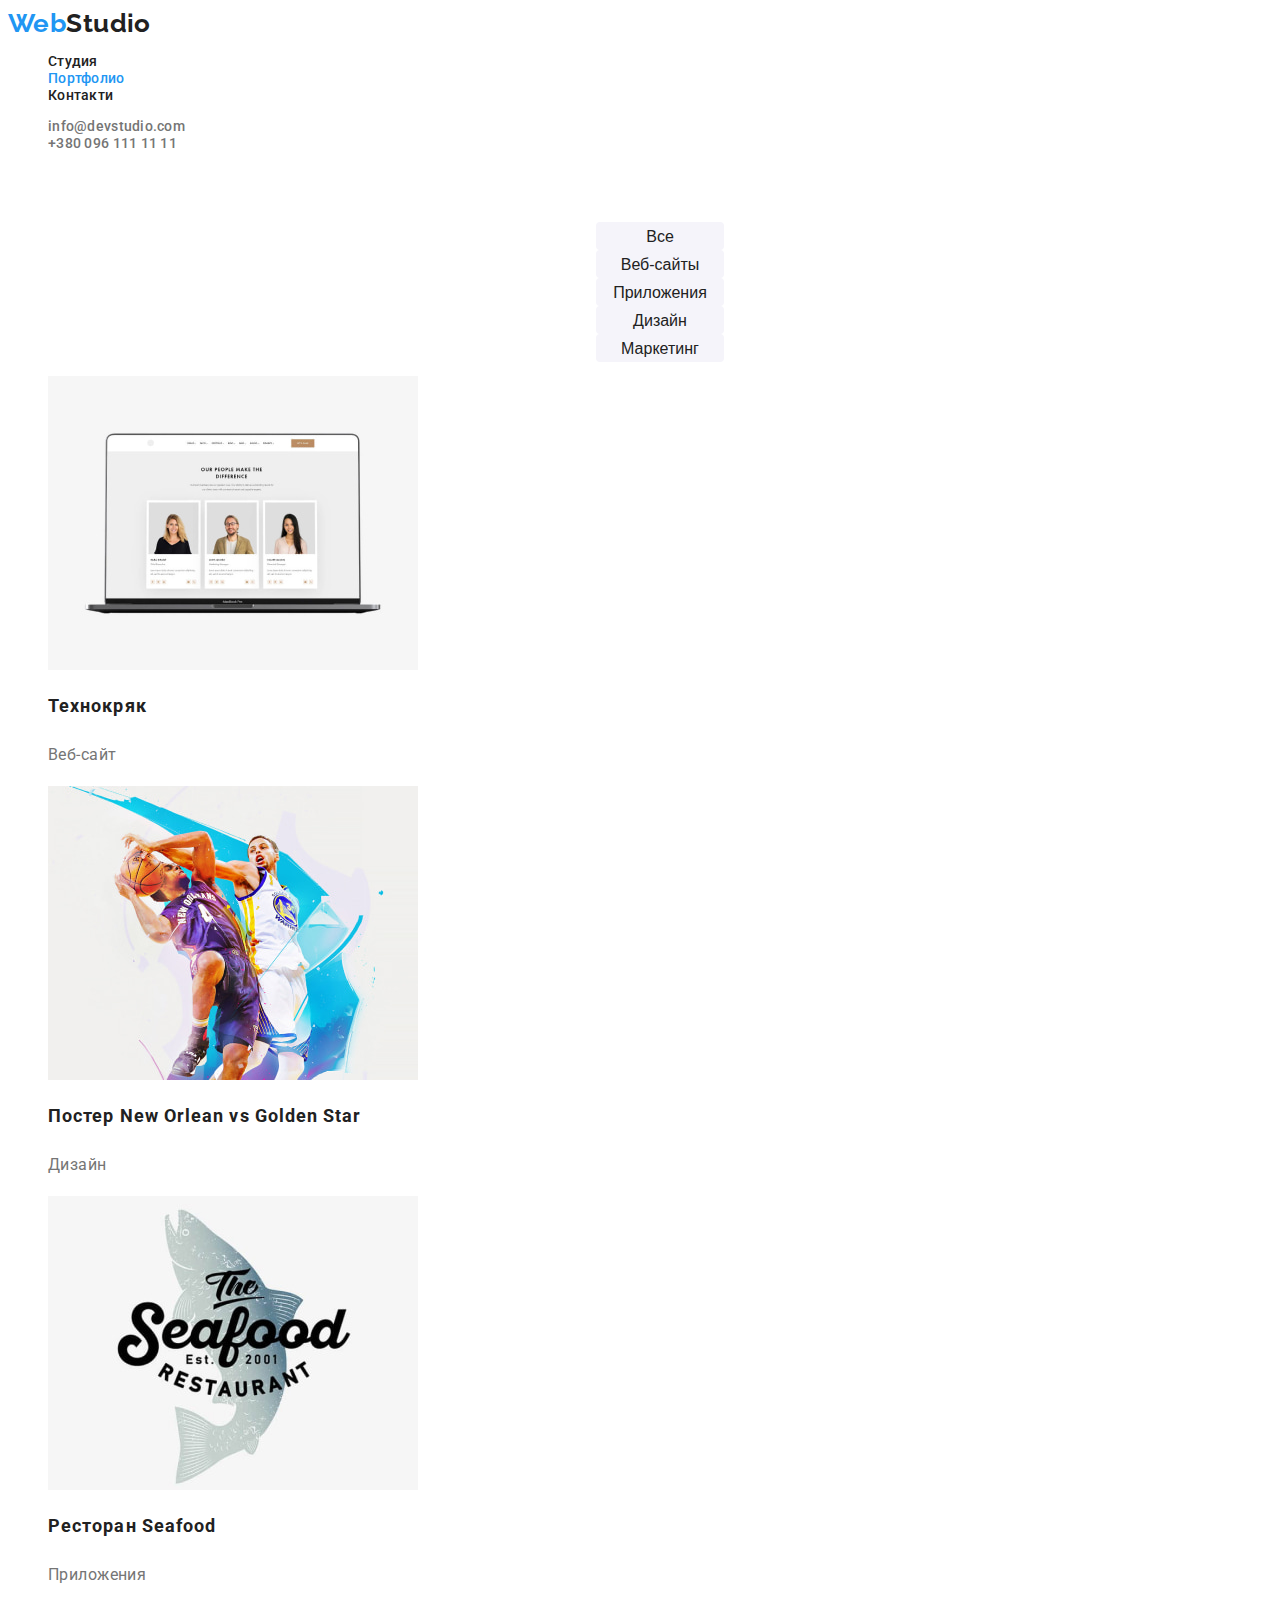
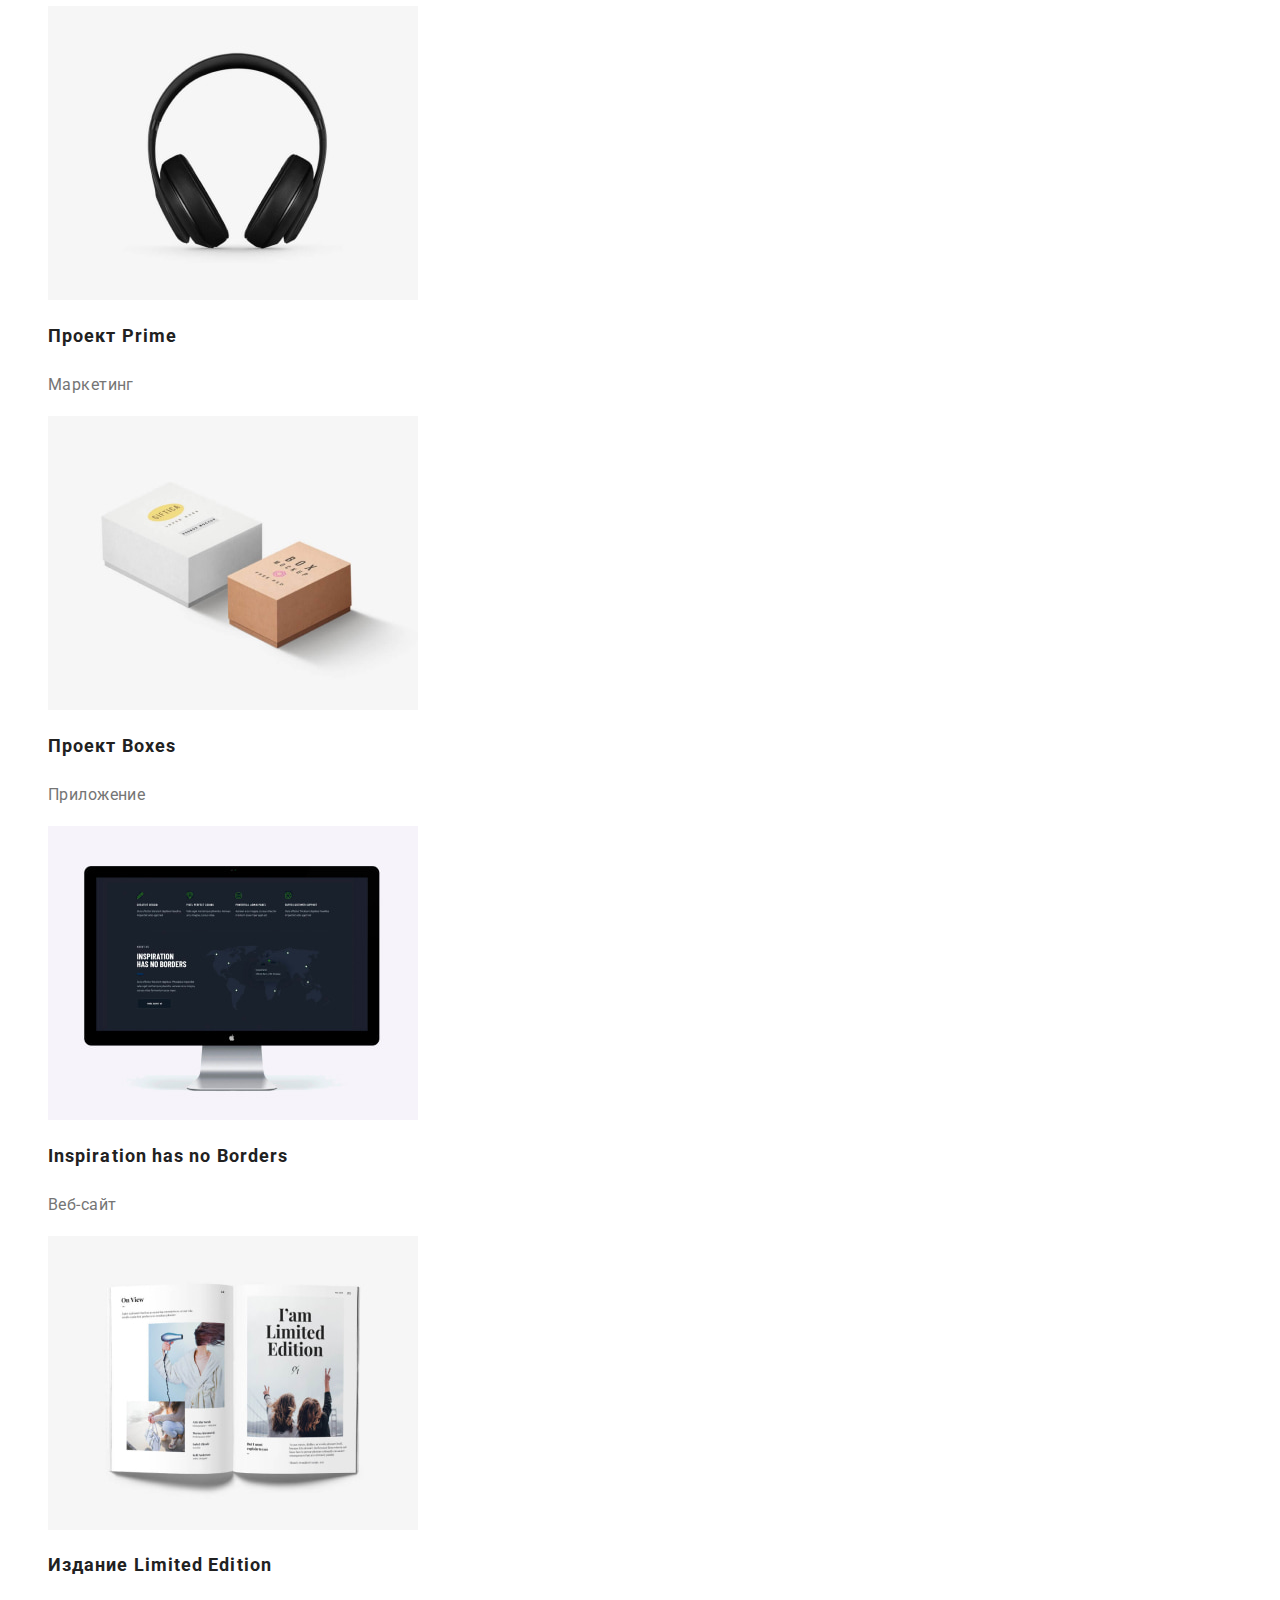
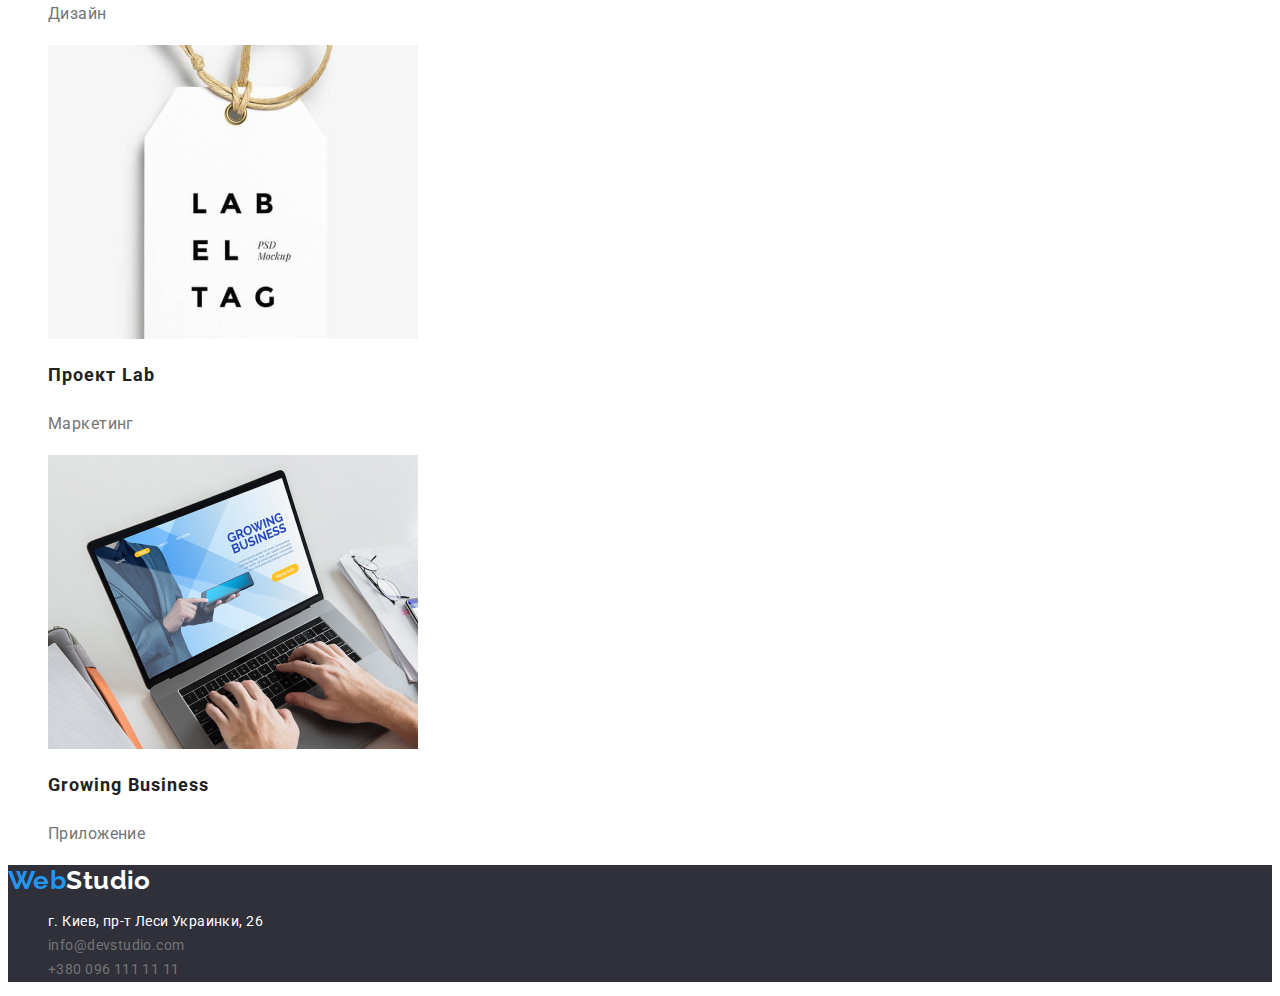
==== portfolio.html @ ce61c371 "add file" ====
<!DOCTYPE html>
<html lang="ru">
<head>
    <meta charset="UTF-8">
    <meta http-equiv="X-UA-Compatible" content="IE=edge">
    <meta name="viewport" content="width=device-width, initial-scale=1.0">
    <title>Portfolio</title>
    <link rel="preconnect" href="https://fonts.googleapis.com">
    <link rel="preconnect" href="https://fonts.gstatic.com" crossorigin>
    <link href="https://fonts.googleapis.com/css2?family=Raleway:wght@700&family=Roboto:wght@400;500;700;900&display=swap" rel="stylesheet">
    <link rel="stylesheet" href="./css/styles.css">
</head>
<body>
    <!-- head-content -->
    <header class="header-section"> 
        <nav>
            <a class="logo-link link" href="">Web<span class="logo-part">Studio</span></a>
            <ul class="list">
                <li><a class="head-link link" href="index.html">Студия</a></li>
                <li><a class="head-link-on link" href="">Портфолио</a></li>
                <li><a class="head-link link" href="">Контакти</a></li>
            </ul>
        </nav>
        <ul class="head-contacts list">
            <li><a class="link" href="mailto:info@devstudio.com">info@devstudio.com</a></li>
            <li><a class="link" href="tel:+3800961111111">+380 096 111 11 11</a></li>
        </ul>
    </header>
    <!-- main-contents -->
    <main>
        <section class="main-section">
            <h1 class="hidden">Портфолио</h1>
            <ul class="list">
                <li><button class="filter-button" type="button" value="Все">Все</button></li>
                <li><button class="filter-button" type="button" value="Веб-сайты">Веб-сайты</button></li>
                <li><button class="filter-button" type="button" value="Приложения">Приложения</button></li>
                <li><button class="filter-button" type="button" value="Дизайн">Дизайн</button></li>
                <li><button class="filter-button" type="button" value="Маркетинг">Маркетинг</button></li>
            </ul>
            <ul class="list">
                <li>
                    <a class="link">
                        <img src="./images/2.portfolio_1.jpg" alt="фото_ноутбука" width="370" height="294">
                        <h2 class="project-names link">Технокряк</h2>
                        <p class="project-types link">Веб-сайт</p>
                    </a>
                </li>
                <li>
                    <a class="link">
                        <img src="./images/2.portfolio_2.jpg" alt="постер_з_баскетболистами" width="370" height="294">
                        <h2 class="project-names link">Постер New Orlean vs Golden Star</h2>
                        <p class="project-types link">Дизайн</p>
                    </a>
                </li>
                <li>
                    <a class="link">
                        <img src="./images/2.portfolio_3.jpg" alt="постер_ресторана" width="370" height="294">
                        <h2 class="project-names link">Ресторан Seafood</h2>
                        <p class="project-types link">Приложения</p>
                    </a>
                </li>
                <li>
                    <a class="link">
                        <img src="./images/2.portfolio_4.jpg" alt="наушники" width="370" height="294">
                        <h2 class="project-names link">Проект Prime</h2>
                        <p class="project-types link">Маркетинг</p>
                     </a>
                </li>
                <li>
                    <a class="link">
                        <img src="./images/2.portfolio_5.jpg" alt="фото_коробок" width="370" height="294">
                        <h2 class="project-names link">Проект Boxes</h2>
                        <p class="project-types link">Приложение</p>
                    </a>
                </li>
                <li>
                    <a class="link">
                        <img src="./images/2.portfolio_6.jpg" alt="фото_екрана" width="370" height="294">
                        <h2 class="project-names link">Inspiration has no Borders</h2>
                        <p class="project-types link">Веб-сайт</p>
                    </a>
                </li>
                <li>
                    <a class="link">
                        <img src="./images/2.portfolio_7.jpg" alt="фото_журнала" width="370" height="294">
                        <h2 class="project-names link">Издание Limited Edition</h2>
                        <p class="project-types link">Дизайн</p>
                    </a>
                </li>
                <li>
                    <a class="link">
                        <img src="./images/2.portfolio_8.jpg" alt="фото_етикетки" width="370" height="294">
                        <h2 class="project-names link">Проект Lab</h2>
                        <p class="project-types link">Маркетинг</p>
                    </a>
                </li>
                <li>
                    <a class="link">
                        <img src="./images/2.portfolio_9.jpg" alt="фото_приложения" width="370" height="294">
                        <h2 class="project-names link">Growing Business</h2>
                        <p class="project-types link">Приложение</p>
                    </a>
                </li>
            </ul>
        </section>
    </main>
    <!-- foot-content -->
    <footer class="footer-section"> 
         <a class="footer-logo link" href="">Web<span class="footer-logo-secondary">Studio</span></a>
        <address>
            <ul class="list">
                <li><a class="adress-link link" href="https://goo.gl/maps/nJLSfyrJhWPgLPs37" target="blank" rel="noopener noreferrer">г. Киев, пр-т Леси
                        Украинки, 26</a></li>
                <li><a class="footer-links link" href="mailto:info@devstudio.com">info@devstudio.com</a></li>
                <li><a class="footer-links link" href="tel:+3800961111111">+380 096 111 11 11</a></li>
            </ul>
        </address>
    </footer>
</body>
</html>
---- css/styles.css ----
:root {
  /* Text-family-list */
  --main-font--: 'Roboto', sand-serif;
  --secondary-font--: 'Raleway' sand-serif;
  /* Colors-list */
  --dominate-txt-color--: #757575;
  --mark-color--: #2196f3;
  --dark-txt--: #212121;
  --light-txt--: #ffffff;
  --dark-fone--: #2f303a;
  --light-fone--: #e5e5e5;
  --gray-fone--: #f5f4fa;
}
/* Global-styles */
body {
  font-family: var(--main-font--);
  color: var(--dominate-txt-color--);
  font-size: 14px;
  letter-spacing: 0.03em;
  background-color: var(--light-txt--);
}
/* Output-styles*/
.link {
  text-decoration: none;
  cursor: pointer;
}
.link:hover,
.link:focus {
  color: var(--mark-color--);
}
.list {
  list-style-type: none;
}
.hidden {
  visibility: hidden;
}
/*header-styles*/
/*logo-styles*/
.logo-link {
  font-family: Raleway;
  font-weight: 700;
  font-size: 26px;
  line-height: 1.2;
  color: var(--mark-color--);
}
.logo-part {
  color: var(--dark-txt--);
}

/*head-link-list*/
.head-link {
  font-weight: 500;
  line-height: 1.14;
  letter-spacing: 0.02em;
  color: var(--dark-txt--);
}
.head-link-on {
  font-weight: 500;
  line-height: 1.14;
  letter-spacing: 0.02em;
  color: var(--mark-color--);
}

/*head-contact-list*/
.head-contacts a {
  font-weight: 500;
  line-height: 1.14;
  letter-spacing: 0.02em;
  color: var(--dominate-txt-color--);
}
/*site-title-section-styles*/
.title-section {
  background-color: var(--dark-fone--);
}
.site-title {
  font-weight: 900;
  font-size: 44px;
  line-height: 1.36;
  text-align: center;
  letter-spacing: 0.06em;
  text-transform: uppercase;
  color: var(--light-txt--);
}
.order-buttons {
  width: 200px;
  height: 50px;
  background: var(--mark-color--);
  box-shadow: 0px 4px 4px rgba(0, 0, 0, 0.15);
  border-radius: 4px;
  position: relative;
  left: 50%;
  transform: translate(-50%, 0);
  font-weight: bold;
  font-size: 16px;
  line-height: 1.87;
  align-items: center;
  text-align: center;
  letter-spacing: 0.06em;
  color: var(--light-txt--);
  border: none;
  outline: none;
  background: var(--mark-color--);
  cursor: pointer;
}
.order-buttons:active {
  background: var(--gray-fone--);
  color: var(--dark-txt--);
  border: 1px solid var(--dark-txt--);
}

/* qualities-section */
.qualities {
  color: var(--dark-txt--);
  font-weight: 700;
  line-height: 1.14;
  text-transform: uppercase;
}
.qualities-discription {
  line-height: 1.71;
}
/* duty-section */
.duty-title {
  font-weight: 700;
  font-size: 36px;
  line-height: 1.16;
  text-align: center;
  color: var(--dark-txt--);
}

/*members-section*/
.member-section {
  background-color: var(--gray-fone--);
}
.member-title {
  font-weight: 700;
  font-size: 36px;
  line-height: 1.16;
  text-align: center;
  color: var(--dark-txt--);
}
.member {
  font-weight: 500;
  font-size: 16px;
  line-height: 1.19;
  text-align: center;
  color: var(--dark-txt--);
}
.profession {
  font-size: 16px;
  line-height: 1.19;
  text-align: center;
}
/* footer-section*/
.footer-section {
  background-color: var(--dark-fone--);
}
/*logo-styles*/
.footer-logo {
  font-family: Raleway;
  font-weight: 700;
  font-size: 26px;
  line-height: 1.2;
  color: var(--mark-color--);
}
.footer-logo-secondary {
  color: var(--light-txt--);
}
.adress-link {
  font-style: normal;
  line-height: 1.71;
  color: var(--light-txt--);
}
.footer-links {
  font-style: normal;
  line-height: 1.71;
  color: var(--dominate-txt-color--);
}
.footer-links:hover,
.footer-links:focus {
  color: var(--mark-color--);
}
/*portfolio-main-section*/
.main-section {
}
.filter-button {
  width: 128px;
  height: 28px;
  background: var(--gray-fone--);
  border-radius: 4px;
  position: relative;
  left: 50%;
  transform: translate(-50%, 0);
  font-weight: 500;
  font-size: 16px;
  line-height: 1.62;
  align-items: center;
  text-align: center;
  background: var(--gray-fone--);
  color: var(--dark-txt--);
  border: none;
  outline: none;
  cursor: pointer;
}
.filter-button:focus,
.filter-button:hover,
.filter-button:active {
  background: var(--mark-color--);
  color: var(--light-txt--);
  border: none;
}
.project-names {
  font-weight: 700;
  font-size: 18px;
  line-height: 2;
  letter-spacing: 0.06em;
  color: var(--dark-txt--);
}
.project-types {
  font-size: 16px;
  line-height: 1.87;
  color: var(--dominate-txt-color--);
}
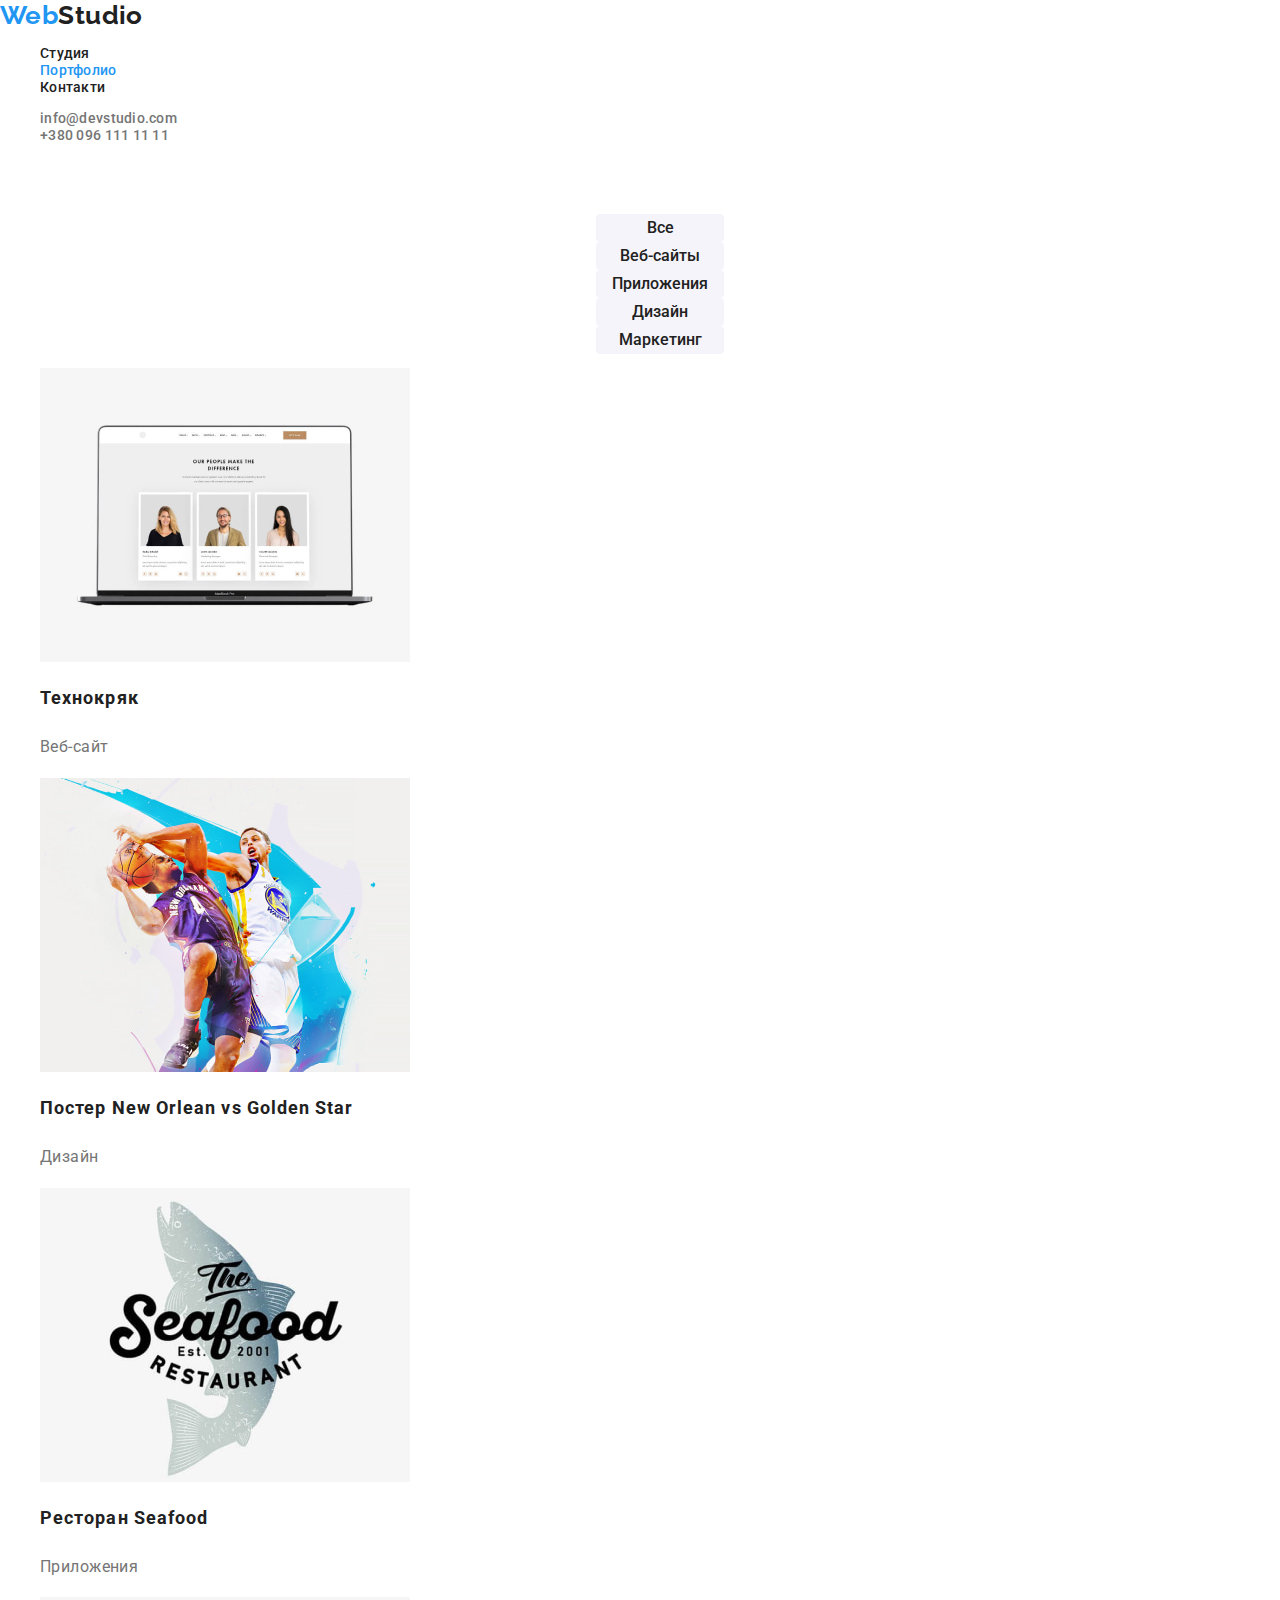
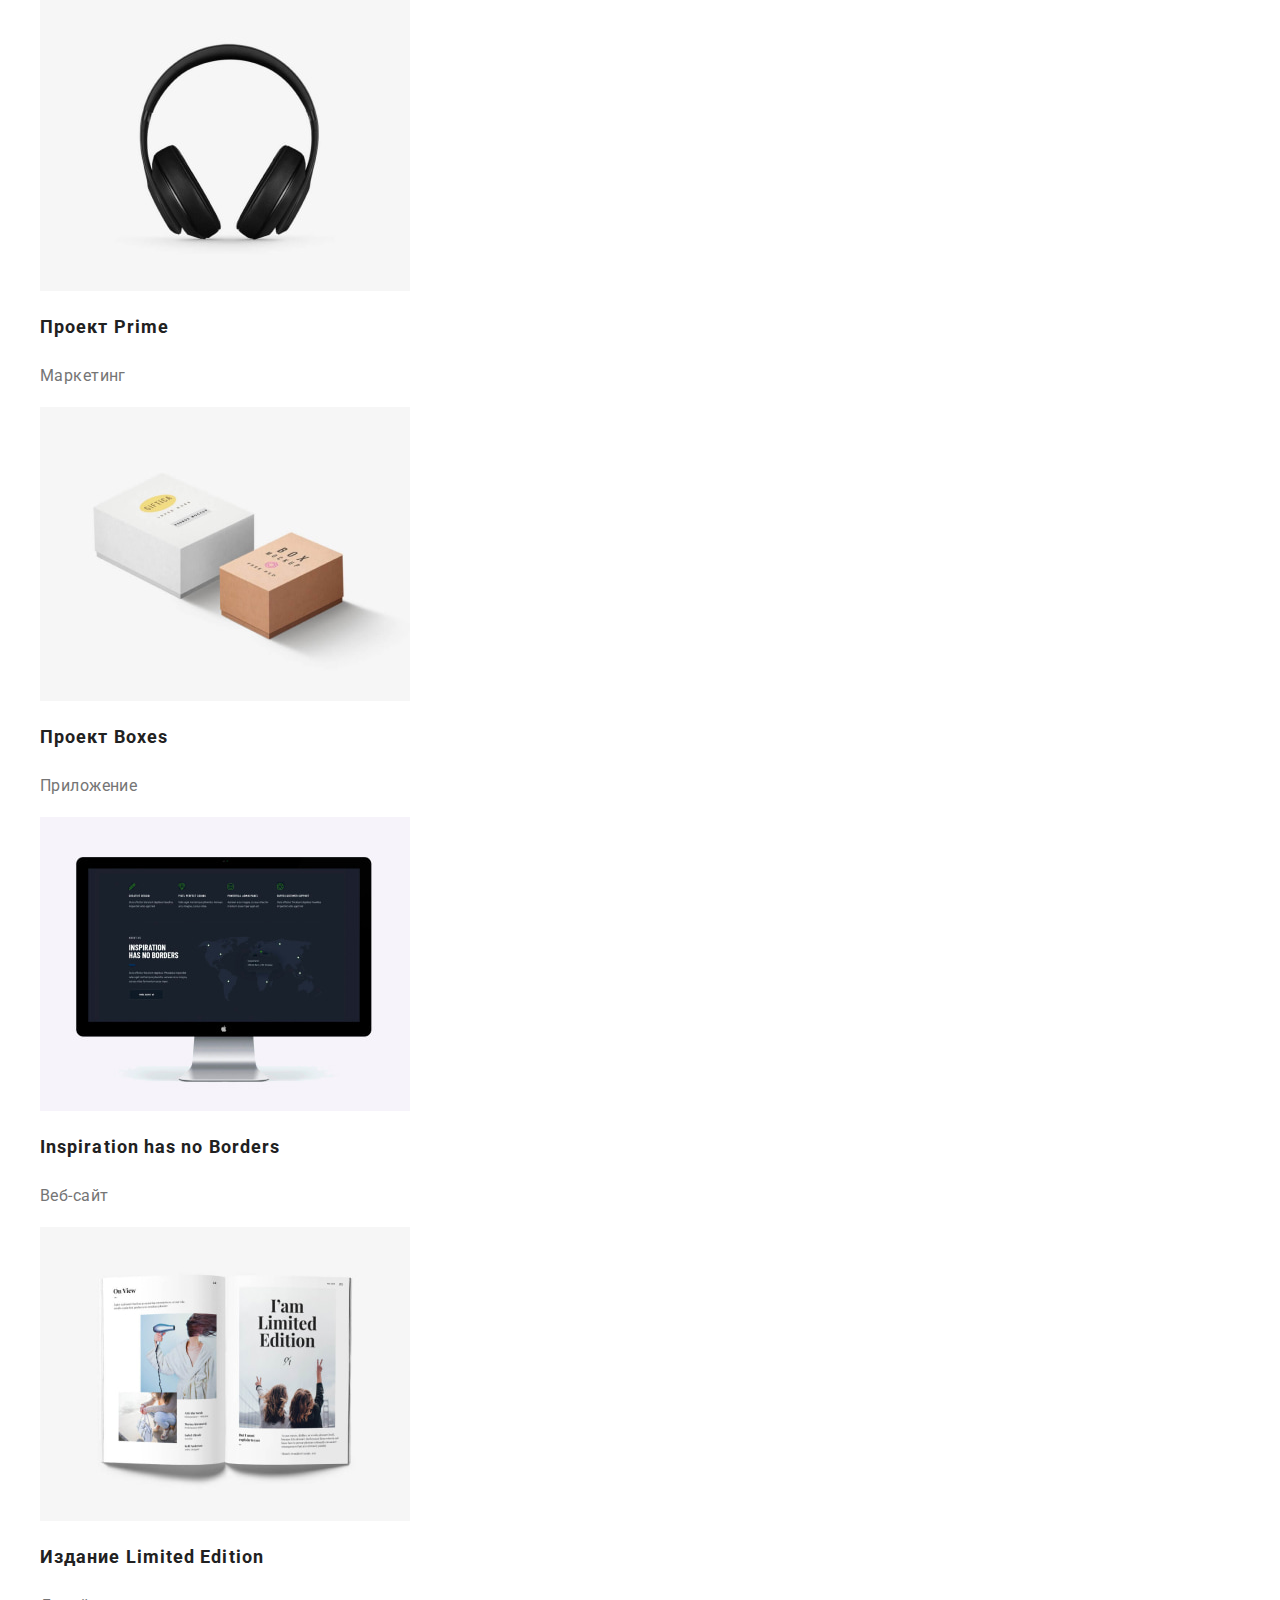
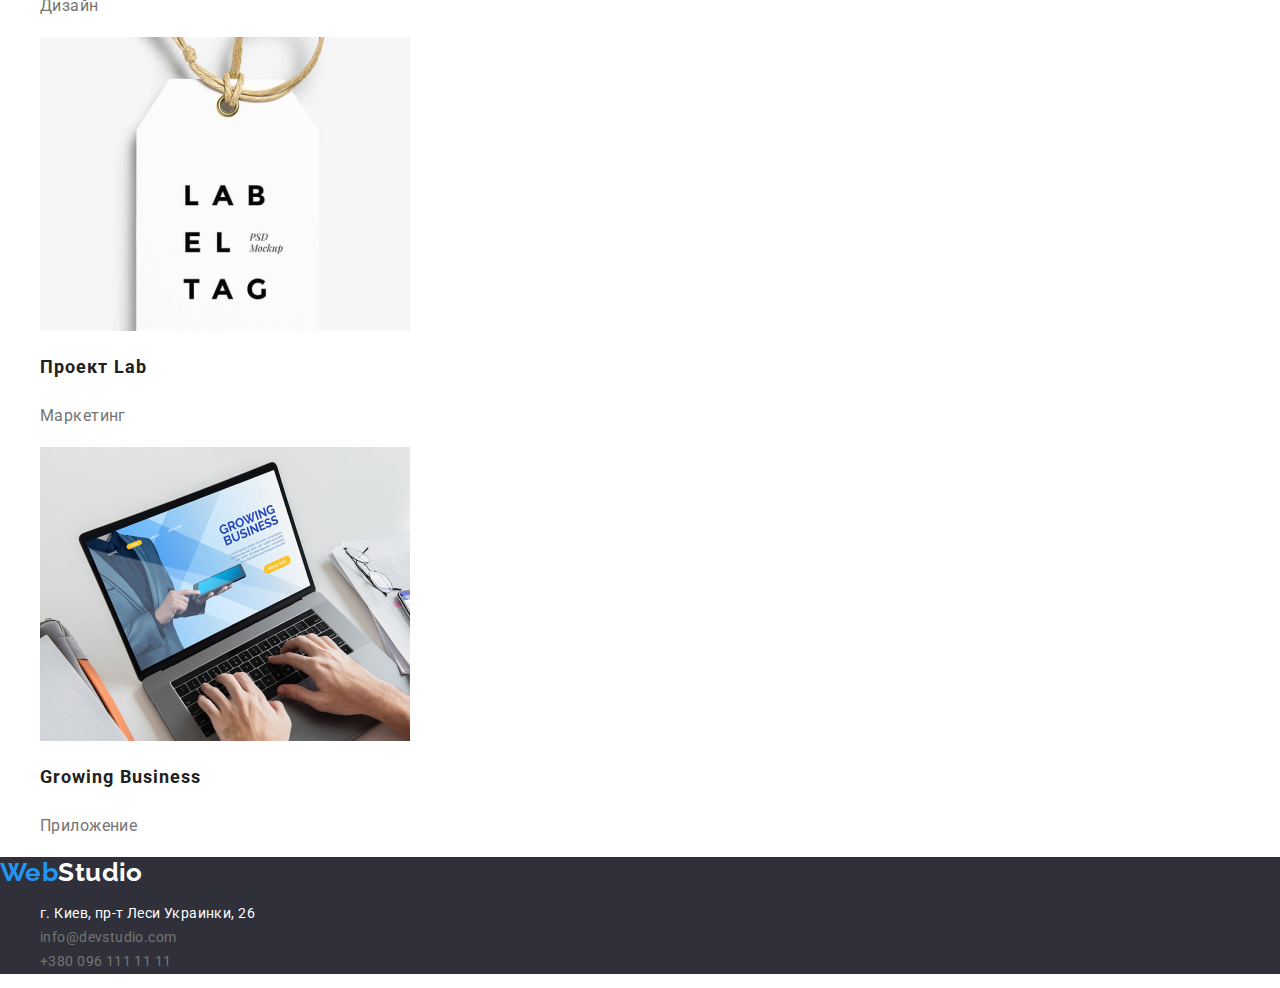
==== commit 8349fa72: "add normalize" ====
--- a/portfolio.html
+++ b/portfolio.html
@@ -5,9 +5,13 @@
     <meta http-equiv="X-UA-Compatible" content="IE=edge">
     <meta name="viewport" content="width=device-width, initial-scale=1.0">
     <title>Portfolio</title>
+    <!-- google-fonds -->
     <link rel="preconnect" href="https://fonts.googleapis.com">
     <link rel="preconnect" href="https://fonts.gstatic.com" crossorigin>
     <link href="https://fonts.googleapis.com/css2?family=Raleway:wght@700&family=Roboto:wght@400;500;700;900&display=swap" rel="stylesheet">
+    <!-- modern-normalize -->
+    <link rel="stylesheet" href="https://cdnjs.cloudflare.com/ajax/libs/modern-normalize/1.1.0/modern-normalize.min.css">
+    <!-- castom-styles -->
     <link rel="stylesheet" href="./css/styles.css">
 </head>
 <body>
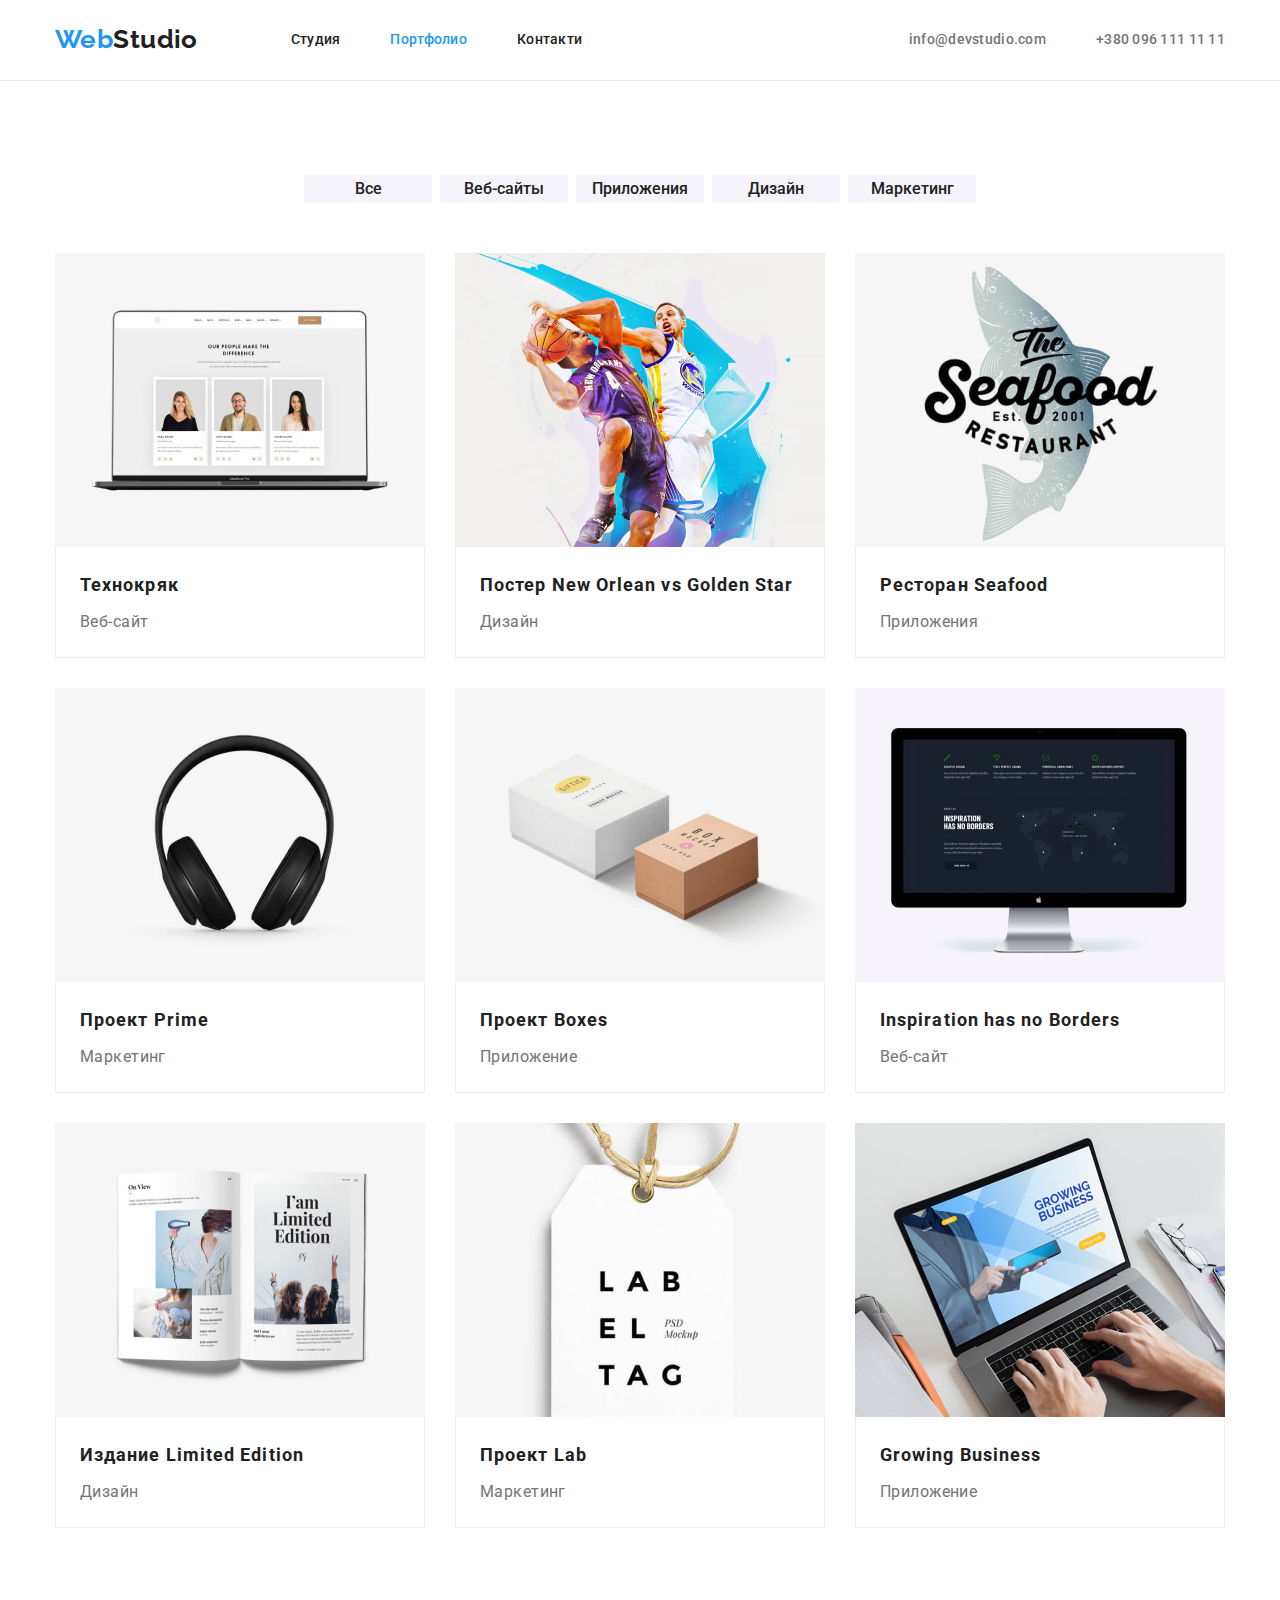
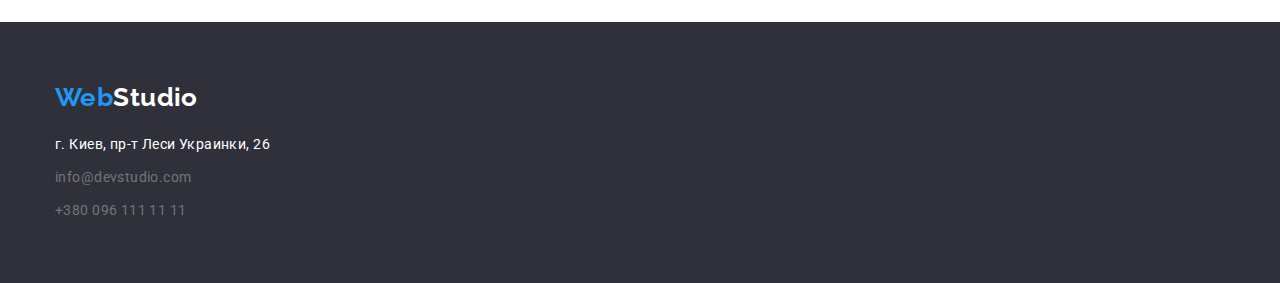
==== commit 68fe90f5: "ДЗ №3 Спроба здачі №1" ====
--- a/portfolio.html
+++ b/portfolio.html
@@ -17,108 +17,132 @@
 <body>
     <!-- head-content -->
     <header class="header-section"> 
-        <nav>
-            <a class="logo-link link" href="">Web<span class="logo-part">Studio</span></a>
-            <ul class="list">
-                <li><a class="head-link link" href="index.html">Студия</a></li>
-                <li><a class="head-link-on link" href="">Портфолио</a></li>
-                <li><a class="head-link link" href="">Контакти</a></li>
+        <div class="container header-conrtainer">
+            <nav class="nav-elements">
+                <a class="logo-link link" href="">Web<span class="logo-part">Studio</span></a>
+                <ul class="list nav-list">
+                    <li class="head-link-item"><a class="head-link link" href="index.html">Студия</a></li>
+                    <li class="head-link-item"><a class="head-link-on link" href="">Портфолио</a></li>
+                    <li class="head-link-item"><a class="head-link link" href="">Контакти</a></li>
+                </ul>
+            </nav>
+            <ul class="head-contacts list">
+                <li><a class="link" href="mailto:info@devstudio.com">info@devstudio.com</a></li>
+                <li><a class="link" href="tel:+3800961111111">+380 096 111 11 11</a></li>
             </ul>
-        </nav>
-        <ul class="head-contacts list">
-            <li><a class="link" href="mailto:info@devstudio.com">info@devstudio.com</a></li>
-            <li><a class="link" href="tel:+3800961111111">+380 096 111 11 11</a></li>
-        </ul>
+        </div>
     </header>
     <!-- main-contents -->
     <main>
-        <section class="main-section">
-            <h1 class="hidden">Портфолио</h1>
-            <ul class="list">
-                <li><button class="filter-button" type="button" value="Все">Все</button></li>
-                <li><button class="filter-button" type="button" value="Веб-сайты">Веб-сайты</button></li>
-                <li><button class="filter-button" type="button" value="Приложения">Приложения</button></li>
-                <li><button class="filter-button" type="button" value="Дизайн">Дизайн</button></li>
-                <li><button class="filter-button" type="button" value="Маркетинг">Маркетинг</button></li>
-            </ul>
-            <ul class="list">
-                <li>
-                    <a class="link">
-                        <img src="./images/2.portfolio_1.jpg" alt="фото_ноутбука" width="370" height="294">
-                        <h2 class="project-names link">Технокряк</h2>
-                        <p class="project-types link">Веб-сайт</p>
-                    </a>
-                </li>
-                <li>
-                    <a class="link">
-                        <img src="./images/2.portfolio_2.jpg" alt="постер_з_баскетболистами" width="370" height="294">
-                        <h2 class="project-names link">Постер New Orlean vs Golden Star</h2>
-                        <p class="project-types link">Дизайн</p>
-                    </a>
-                </li>
-                <li>
-                    <a class="link">
-                        <img src="./images/2.portfolio_3.jpg" alt="постер_ресторана" width="370" height="294">
-                        <h2 class="project-names link">Ресторан Seafood</h2>
-                        <p class="project-types link">Приложения</p>
-                    </a>
-                </li>
-                <li>
-                    <a class="link">
-                        <img src="./images/2.portfolio_4.jpg" alt="наушники" width="370" height="294">
-                        <h2 class="project-names link">Проект Prime</h2>
-                        <p class="project-types link">Маркетинг</p>
-                     </a>
-                </li>
-                <li>
-                    <a class="link">
-                        <img src="./images/2.portfolio_5.jpg" alt="фото_коробок" width="370" height="294">
-                        <h2 class="project-names link">Проект Boxes</h2>
-                        <p class="project-types link">Приложение</p>
-                    </a>
-                </li>
-                <li>
-                    <a class="link">
-                        <img src="./images/2.portfolio_6.jpg" alt="фото_екрана" width="370" height="294">
-                        <h2 class="project-names link">Inspiration has no Borders</h2>
-                        <p class="project-types link">Веб-сайт</p>
-                    </a>
-                </li>
-                <li>
-                    <a class="link">
-                        <img src="./images/2.portfolio_7.jpg" alt="фото_журнала" width="370" height="294">
-                        <h2 class="project-names link">Издание Limited Edition</h2>
-                        <p class="project-types link">Дизайн</p>
-                    </a>
-                </li>
-                <li>
-                    <a class="link">
-                        <img src="./images/2.portfolio_8.jpg" alt="фото_етикетки" width="370" height="294">
-                        <h2 class="project-names link">Проект Lab</h2>
-                        <p class="project-types link">Маркетинг</p>
-                    </a>
-                </li>
-                <li>
-                    <a class="link">
-                        <img src="./images/2.portfolio_9.jpg" alt="фото_приложения" width="370" height="294">
-                        <h2 class="project-names link">Growing Business</h2>
-                        <p class="project-types link">Приложение</p>
-                    </a>
-                </li>
-            </ul>
+        <section class="main-section section">
+            <div class="container">
+                <h1 class="hidden">Портфолио</h1>
+                <ul class="list button-list">
+                    <li class="button-item"><button class="filter-button" type="button" value="Все">Все</button></li>
+                    <li class="button-item"><button class="filter-button" type="button" value="Веб-сайты">Веб-сайты</button></li>
+                    <li class="button-item"><button class="filter-button" type="button" value="Приложения">Приложения</button></li>
+                    <li class="button-item"><button class="filter-button" type="button" value="Дизайн">Дизайн</button></li>
+                    <li class="button-item"><button class="filter-button" type="button" value="Маркетинг">Маркетинг</button></li>
+                </ul>
+                <ul class="list project-list">
+                    <li class="project-item">
+                        <a class="link">
+                            <img class="project-img" src="./images/2.portfolio_1.jpg" alt="фото_ноутбука" width="370" height="294">
+                            <div class="project-discription">
+                                <h2 class="project-names link">Технокряк</h2>
+                                <p class="project-types link">Веб-сайт</p>
+                            </div>
+                        </a>
+                    </li>
+                    <li class="project-item">
+                        <a class="link">
+                            <img class="project-img" src="./images/2.portfolio_2.jpg" alt="постер_з_баскетболистами" width="370" height="294">
+                            <div class="project-discription">
+                                <h2 class="project-names link">Постер New Orlean vs Golden Star</h2>
+                                <p class="project-types link">Дизайн</p>
+                            </div>
+                        </a>
+                    </li>
+                    <li class="project-item">
+                        <a class="link">
+                            <img class="project-img" src="./images/2.portfolio_3.jpg" alt="постер_ресторана" width="370" height="294">
+                            <div class="project-discription">
+                                <h2 class="project-names link">Ресторан Seafood</h2>
+                                <p class="project-types link">Приложения</p>
+                            </div>
+                        </a>
+                    </li>
+                    <li class="project-item">
+                        <a class="link">
+                            <img class="project-img" src="./images/2.portfolio_4.jpg" alt="наушники" width="370" height="294">
+                            <div class="project-discription">
+                                <h2 class="project-names link">Проект Prime</h2>
+                                <p class="project-types link">Маркетинг</p>
+                            </div>
+                        </a>
+                    </li>
+                    <li class="project-item">
+                        <a class="link">
+                        <img class="project-img" src="./images/2.portfolio_5.jpg" alt="фото_коробок" width="370" height="294">
+                        <div class="project-discription">
+                            <h2 class="project-names link">Проект Boxes</h2>
+                            <p class="project-types link">Приложение</p>
+                        </div>
+                        </a>
+                    </li>
+                    <li class="project-item">
+                        <a class="link">
+                        <img class="project-img" src="./images/2.portfolio_6.jpg" alt="фото_екрана" width="370" height="294">
+                        <div class="project-discription">
+                            <h2 class="project-names link">Inspiration has no Borders</h2>
+                            <p class="project-types link">Веб-сайт</p>
+                        </div>
+                        </a>
+                    </li>
+                    <li class="project-item">
+                        <a class="link">
+                        <img class="project-img" src="./images/2.portfolio_7.jpg" alt="фото_журнала" width="370" height="294">
+                        <div class="project-discription">
+                            <h2 class="project-names link">Издание Limited Edition</h2>
+                            <p class="project-types link">Дизайн</p>
+                        </div>
+                        </a>
+                    </li>
+                    <li class="project-item">
+                        <a class="link">
+                        <img class="project-img" src="./images/2.portfolio_8.jpg" alt="фото_етикетки" width="370" height="294">
+                        <div class="project-discription">
+                            <h2 class="project-names link">Проект Lab</h2>
+                            <p class="project-types link">Маркетинг</p>
+                        </div>
+                        </a>
+                    </li>
+                    <li class="project-item">
+                        <a class="link">
+                        <img class="project-img" src="./images/2.portfolio_9.jpg" alt="фото_приложения" width="370" height="294">
+                        <div class="project-discription">
+                            <h2 class="project-names link">Growing Business</h2>
+                            <p class="project-types link">Приложение</p>
+                        </div>
+                        </a>
+                    </li>
+                </ul>
+            </div>
         </section>
     </main>
     <!-- foot-content -->
     <footer class="footer-section"> 
-         <a class="footer-logo link" href="">Web<span class="footer-logo-secondary">Studio</span></a>
-        <address>
-            <ul class="list">
-                <li><a class="adress-link link" href="https://goo.gl/maps/nJLSfyrJhWPgLPs37" target="blank" rel="noopener noreferrer">г. Киев, пр-т Леси
-                        Украинки, 26</a></li>
-                <li><a class="footer-links link" href="mailto:info@devstudio.com">info@devstudio.com</a></li>
-                <li><a class="footer-links link" href="tel:+3800961111111">+380 096 111 11 11</a></li>
-            </ul>
-        </address>
+        <div class="container">
+            <a class="footer-logo link" href="">Web<span class="footer-logo-secondary">Studio</span></a>
+            <address>
+                <ul class="list adress-list">
+                    <li class="adress-item"><a class="adress-link link" href="https://goo.gl/maps/nJLSfyrJhWPgLPs37" target="blank" rel="noopener noreferrer">г. Киев, пр-т Леси
+                            Украинки, 26</a></li>
+                    <li class="adress-item"><a class="footer-links link" href="mailto:info@devstudio.com">info@devstudio.com</a></li>
+                    <li class="adress-item"><a class="footer-links link" href="tel:+3800961111111">+380 096 111 11 11</a></li>
+                </ul>
+            </address>
+        </div>
     </footer>
 </body>
 </html>--- a/css/styles.css
+++ b/css/styles.css
@@ -19,7 +19,32 @@
   letter-spacing: 0.03em;
   background-color: var(--light-txt--);
 }
+.container {
+  width: 1200px;
+  padding-left: 15px;
+  padding-right: 15px;
+  margin-left: auto;
+  margin-right: auto;
+}
+.section {
+  padding-top: 94px;
+  padding-bottom: 94px;
+}
 /* Output-styles*/
+h1,
+h2,
+h3,
+h4,
+h5,
+h6,
+p,
+ul {
+  margin: 0px;
+  padding: 0px;
+}
+img {
+  display: block;
+}
 .link {
   text-decoration: none;
   cursor: pointer;
@@ -33,8 +58,24 @@
 }
 .hidden {
   visibility: hidden;
-}
+  height: 0px;
+}
+
 /*header-styles*/
+
+.header-conrtainer {
+  display: flex;
+  align-items: center;
+  margin-top: 24px;
+  margin-bottom: 25px;
+}
+.nav-elements {
+  display: flex;
+  align-items: center;
+}
+.nav-list {
+  display: flex;
+}
 /*logo-styles*/
 .logo-link {
   font-family: Raleway;
@@ -42,18 +83,26 @@
   font-size: 26px;
   line-height: 1.2;
   color: var(--mark-color--);
+  margin-right: 93px;
 }
 .logo-part {
   color: var(--dark-txt--);
 }
 
 /*head-link-list*/
+.head-link-item {
+  margin-right: 50px;
+}
+.head-link-item:last-child {
+  margin-right: 0px;
+}
 .head-link {
   font-weight: 500;
   line-height: 1.14;
   letter-spacing: 0.02em;
   color: var(--dark-txt--);
 }
+
 .head-link-on {
   font-weight: 500;
   line-height: 1.14;
@@ -62,15 +111,29 @@
 }
 
 /*head-contact-list*/
+.head-contacts {
+  display: flex;
+  margin-left: auto;
+}
+.head-contacts li {
+  margin-right: 50px;
+}
+.head-contacts li:last-child {
+  margin: 0px;
+}
 .head-contacts a {
   font-weight: 500;
   line-height: 1.14;
   letter-spacing: 0.02em;
   color: var(--dominate-txt-color--);
 }
+/* main */
+
 /*site-title-section-styles*/
 .title-section {
   background-color: var(--dark-fone--);
+  margin-top: 25px;
+  padding: 200px 0px;
 }
 .site-title {
   font-weight: 900;
@@ -82,8 +145,7 @@
   color: var(--light-txt--);
 }
 .order-buttons {
-  width: 200px;
-  height: 50px;
+  min-width: 200px;
   background: var(--mark-color--);
   box-shadow: 0px 4px 4px rgba(0, 0, 0, 0.15);
   border-radius: 4px;
@@ -101,6 +163,9 @@
   outline: none;
   background: var(--mark-color--);
   cursor: pointer;
+  padding-top: 10px;
+  padding-bottom: 10px;
+  margin-top: 30px;
 }
 .order-buttons:active {
   background: var(--gray-fone--);
@@ -109,6 +174,16 @@
 }
 
 /* qualities-section */
+.qualities-list {
+  display: flex;
+}
+.qualities-items {
+  width: 270px;
+  margin-left: 30px;
+}
+.qualities-items:first-child {
+  margin-left: 0px;
+}
 .qualities {
   color: var(--dark-txt--);
   font-weight: 700;
@@ -117,6 +192,7 @@
 }
 .qualities-discription {
   line-height: 1.71;
+  margin-top: 10px;
 }
 /* duty-section */
 .duty-title {
@@ -125,8 +201,18 @@
   line-height: 1.16;
   text-align: center;
   color: var(--dark-txt--);
-}
-
+  margin-top: 94px;
+}
+.duti-list {
+  display: flex;
+  margin-top: 50px;
+}
+.duty-item {
+  margin-left: 30px;
+}
+.duty-item:first-child {
+  margin-left: 0px;
+}
 /*members-section*/
 .member-section {
   background-color: var(--gray-fone--);
@@ -138,21 +224,40 @@
   text-align: center;
   color: var(--dark-txt--);
 }
+.member-list {
+  display: flex;
+  margin-top: 50px;
+}
+.member-item {
+  margin-left: 30px;
+  background-color: var(--light-txt--);
+  box-shadow: 0px 1px 3px rgba(0, 0, 0, 0.12), 0px 1px 1px rgba(0, 0, 0, 0.14),
+    0px 2px 1px rgba(0, 0, 0, 0.2);
+  border-radius: 0px 0px 4px 4px;
+}
+.member-item:first-child {
+  margin-left: 0px;
+}
 .member {
   font-weight: 500;
   font-size: 16px;
   line-height: 1.19;
   text-align: center;
   color: var(--dark-txt--);
+  margin-top: 30px;
 }
 .profession {
   font-size: 16px;
   line-height: 1.19;
   text-align: center;
+  margin-top: 10px;
+  margin-bottom: 30px;
 }
 /* footer-section*/
 .footer-section {
   background-color: var(--dark-fone--);
+  padding-top: 60px;
+  padding-bottom: 60px;
 }
 /*logo-styles*/
 .footer-logo {
@@ -164,6 +269,15 @@
 }
 .footer-logo-secondary {
   color: var(--light-txt--);
+}
+.adress-list {
+  margin-top: 20px;
+}
+.adress-item {
+  margin-top: 9px;
+}
+.adress-item:first-child {
+  margin-top: 0px;
 }
 .adress-link {
   font-style: normal;
@@ -181,6 +295,17 @@
 }
 /*portfolio-main-section*/
 .main-section {
+  border-top: 1px solid #ececec;
+}
+.button-list {
+  display: flex;
+  justify-content: center;
+}
+.button-item {
+  margin-left: 8px;
+}
+.button-item:first-child {
+  margin-left: 0px;
 }
 .filter-button {
   width: 128px;
@@ -208,15 +333,40 @@
   color: var(--light-txt--);
   border: none;
 }
+/* project-list */
+.project-list {
+  display: flex;
+  margin-top: 50px;
+  flex-wrap: wrap;
+}
+.project-item {
+  margin-left: 30px;
+  margin-top: 30px;
+}
+.project-item:nth-child(3n + 1) {
+  margin-left: 0px;
+}
+.project-item:nth-child(-n + 3) {
+  margin-top: 0px;
+}
+.project-discription {
+  border: 1px solid #eeeeee;
+  border-top: none;
+  padding-top: 20px;
+}
 .project-names {
   font-weight: 700;
   font-size: 18px;
   line-height: 2;
   letter-spacing: 0.06em;
   color: var(--dark-txt--);
+  margin-left: 24px;
 }
 .project-types {
   font-size: 16px;
   line-height: 1.87;
   color: var(--dominate-txt-color--);
-}
+  margin-top: 4px;
+  margin-left: 24px;
+  margin-bottom: 20px;
+}
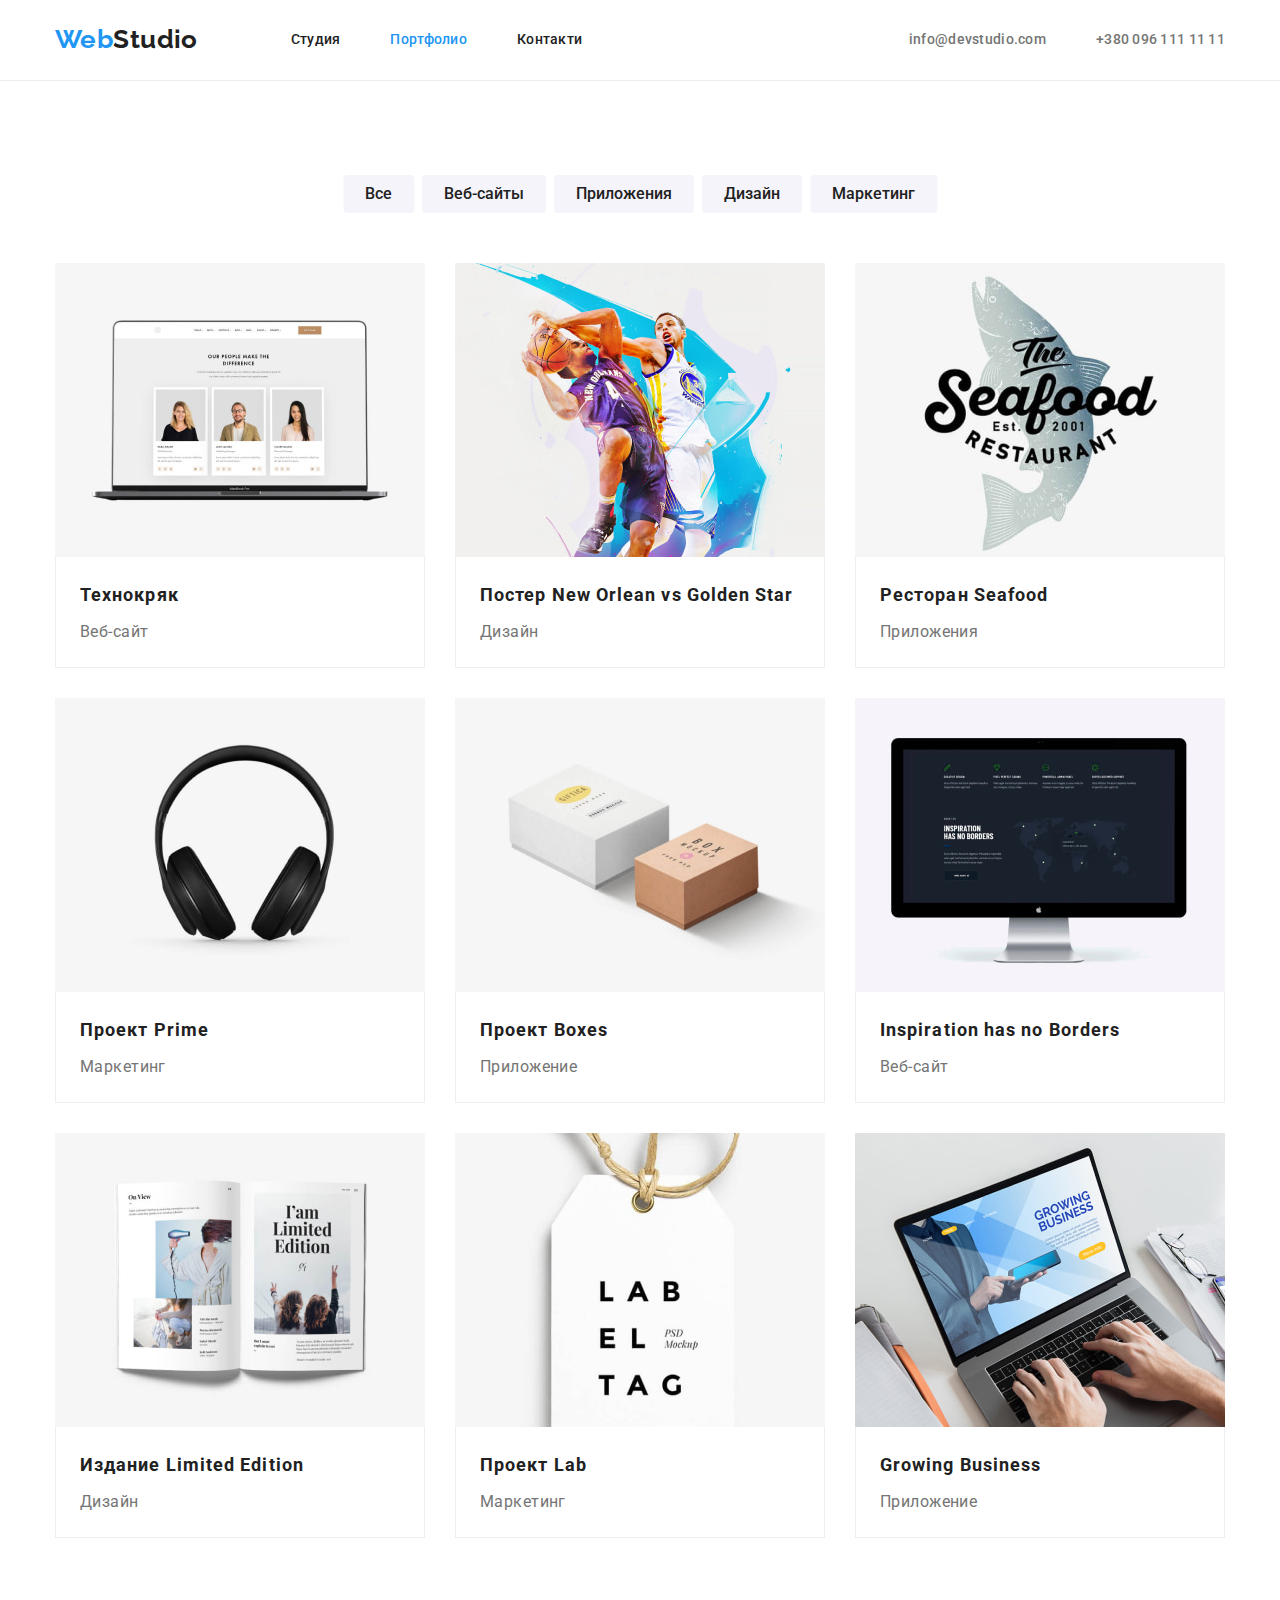
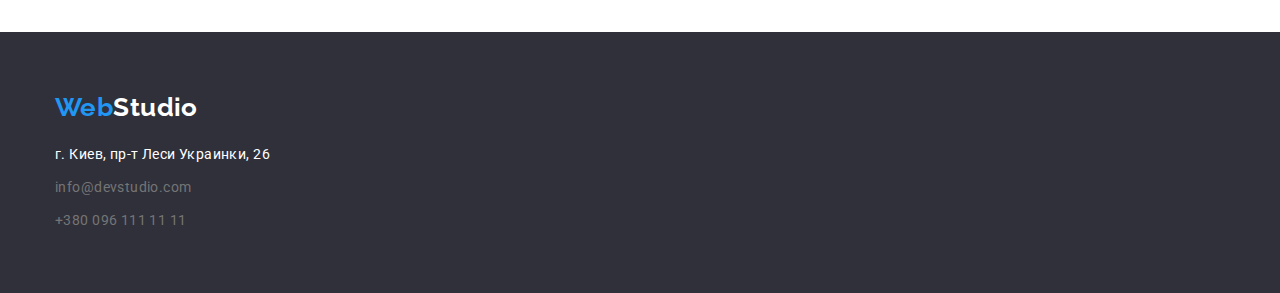
==== commit 36585860: "ДЗ№3_Спроба № 2" ====
--- a/portfolio.html
+++ b/portfolio.html
@@ -46,83 +46,83 @@
                 </ul>
                 <ul class="list project-list">
                     <li class="project-item">
-                        <a class="link">
+                        <a class="project-link">
                             <img class="project-img" src="./images/2.portfolio_1.jpg" alt="фото_ноутбука" width="370" height="294">
                             <div class="project-discription">
-                                <h2 class="project-names link">Технокряк</h2>
-                                <p class="project-types link">Веб-сайт</p>
+                                <h2 class="project-names">Технокряк</h2>
+                                <p class="project-types">Веб-сайт</p>
                             </div>
                         </a>
                     </li>
                     <li class="project-item">
-                        <a class="link">
+                        <a class="project-link">
                             <img class="project-img" src="./images/2.portfolio_2.jpg" alt="постер_з_баскетболистами" width="370" height="294">
                             <div class="project-discription">
-                                <h2 class="project-names link">Постер New Orlean vs Golden Star</h2>
-                                <p class="project-types link">Дизайн</p>
+                                <h2 class="project-names">Постер New Orlean vs Golden Star</h2>
+                                <p class="project-types">Дизайн</p>
                             </div>
                         </a>
                     </li>
                     <li class="project-item">
-                        <a class="link">
+                        <a class="project-link">
                             <img class="project-img" src="./images/2.portfolio_3.jpg" alt="постер_ресторана" width="370" height="294">
                             <div class="project-discription">
-                                <h2 class="project-names link">Ресторан Seafood</h2>
-                                <p class="project-types link">Приложения</p>
+                                <h2 class="project-names">Ресторан Seafood</h2>
+                                <p class="project-types">Приложения</p>
                             </div>
                         </a>
                     </li>
                     <li class="project-item">
-                        <a class="link">
+                        <a class="project-link">
                             <img class="project-img" src="./images/2.portfolio_4.jpg" alt="наушники" width="370" height="294">
                             <div class="project-discription">
-                                <h2 class="project-names link">Проект Prime</h2>
-                                <p class="project-types link">Маркетинг</p>
+                                <h2 class="project-names">Проект Prime</h2>
+                                <p class="project-types">Маркетинг</p>
                             </div>
                         </a>
                     </li>
                     <li class="project-item">
-                        <a class="link">
+                        <a class="project-link">
                         <img class="project-img" src="./images/2.portfolio_5.jpg" alt="фото_коробок" width="370" height="294">
                         <div class="project-discription">
-                            <h2 class="project-names link">Проект Boxes</h2>
-                            <p class="project-types link">Приложение</p>
+                            <h2 class="project-names">Проект Boxes</h2>
+                            <p class="project-types">Приложение</p>
                         </div>
                         </a>
                     </li>
                     <li class="project-item">
-                        <a class="link">
+                        <a class="project-link">
                         <img class="project-img" src="./images/2.portfolio_6.jpg" alt="фото_екрана" width="370" height="294">
                         <div class="project-discription">
-                            <h2 class="project-names link">Inspiration has no Borders</h2>
-                            <p class="project-types link">Веб-сайт</p>
+                            <h2 class="project-names">Inspiration has no Borders</h2>
+                            <p class="project-types">Веб-сайт</p>
                         </div>
                         </a>
                     </li>
                     <li class="project-item">
-                        <a class="link">
+                        <a class="project-link">
                         <img class="project-img" src="./images/2.portfolio_7.jpg" alt="фото_журнала" width="370" height="294">
                         <div class="project-discription">
-                            <h2 class="project-names link">Издание Limited Edition</h2>
-                            <p class="project-types link">Дизайн</p>
+                            <h2 class="project-names">Издание Limited Edition</h2>
+                            <p class="project-types">Дизайн</p>
                         </div>
                         </a>
                     </li>
                     <li class="project-item">
-                        <a class="link">
+                        <a class="project-link">
                         <img class="project-img" src="./images/2.portfolio_8.jpg" alt="фото_етикетки" width="370" height="294">
                         <div class="project-discription">
-                            <h2 class="project-names link">Проект Lab</h2>
-                            <p class="project-types link">Маркетинг</p>
+                            <h2 class="project-names">Проект Lab</h2>
+                            <p class="project-types">Маркетинг</p>
                         </div>
                         </a>
                     </li>
                     <li class="project-item">
-                        <a class="link">
+                        <a class="project-link">
                         <img class="project-img" src="./images/2.portfolio_9.jpg" alt="фото_приложения" width="370" height="294">
                         <div class="project-discription">
-                            <h2 class="project-names link">Growing Business</h2>
-                            <p class="project-types link">Приложение</p>
+                            <h2 class="project-names">Growing Business</h2>
+                            <p class="project-types">Приложение</p>
                         </div>
                         </a>
                     </li>
--- a/css/styles.css
+++ b/css/styles.css
@@ -44,6 +44,8 @@
 }
 img {
   display: block;
+  max-width: 100%;
+  height: auto;
 }
 .link {
   text-decoration: none;
@@ -62,12 +64,13 @@
 }
 
 /*header-styles*/
-
+.header-section {
+  padding-top: 24px;
+  padding-bottom: 25px;
+}
 .header-conrtainer {
   display: flex;
   align-items: center;
-  margin-top: 24px;
-  margin-bottom: 25px;
 }
 .nav-elements {
   display: flex;
@@ -132,7 +135,6 @@
 /*site-title-section-styles*/
 .title-section {
   background-color: var(--dark-fone--);
-  margin-top: 25px;
   padding: 200px 0px;
 }
 .site-title {
@@ -195,13 +197,15 @@
   margin-top: 10px;
 }
 /* duty-section */
+.duti-section {
+  padding-top: 0px;
+}
 .duty-title {
   font-weight: 700;
   font-size: 36px;
   line-height: 1.16;
   text-align: center;
   color: var(--dark-txt--);
-  margin-top: 94px;
 }
 .duti-list {
   display: flex;
@@ -308,8 +312,7 @@
   margin-left: 0px;
 }
 .filter-button {
-  width: 128px;
-  height: 28px;
+  padding: 6px 22px;
   background: var(--gray-fone--);
   border-radius: 4px;
   position: relative;
@@ -353,6 +356,8 @@
   border: 1px solid #eeeeee;
   border-top: none;
   padding-top: 20px;
+  padding-left: 24px;
+  padding-bottom: 20px;
 }
 .project-names {
   font-weight: 700;
@@ -360,13 +365,13 @@
   line-height: 2;
   letter-spacing: 0.06em;
   color: var(--dark-txt--);
-  margin-left: 24px;
 }
 .project-types {
   font-size: 16px;
   line-height: 1.87;
   color: var(--dominate-txt-color--);
   margin-top: 4px;
-  margin-left: 24px;
-  margin-bottom: 20px;
-}
+}
+.project-link {
+  cursor: pointer;
+}
